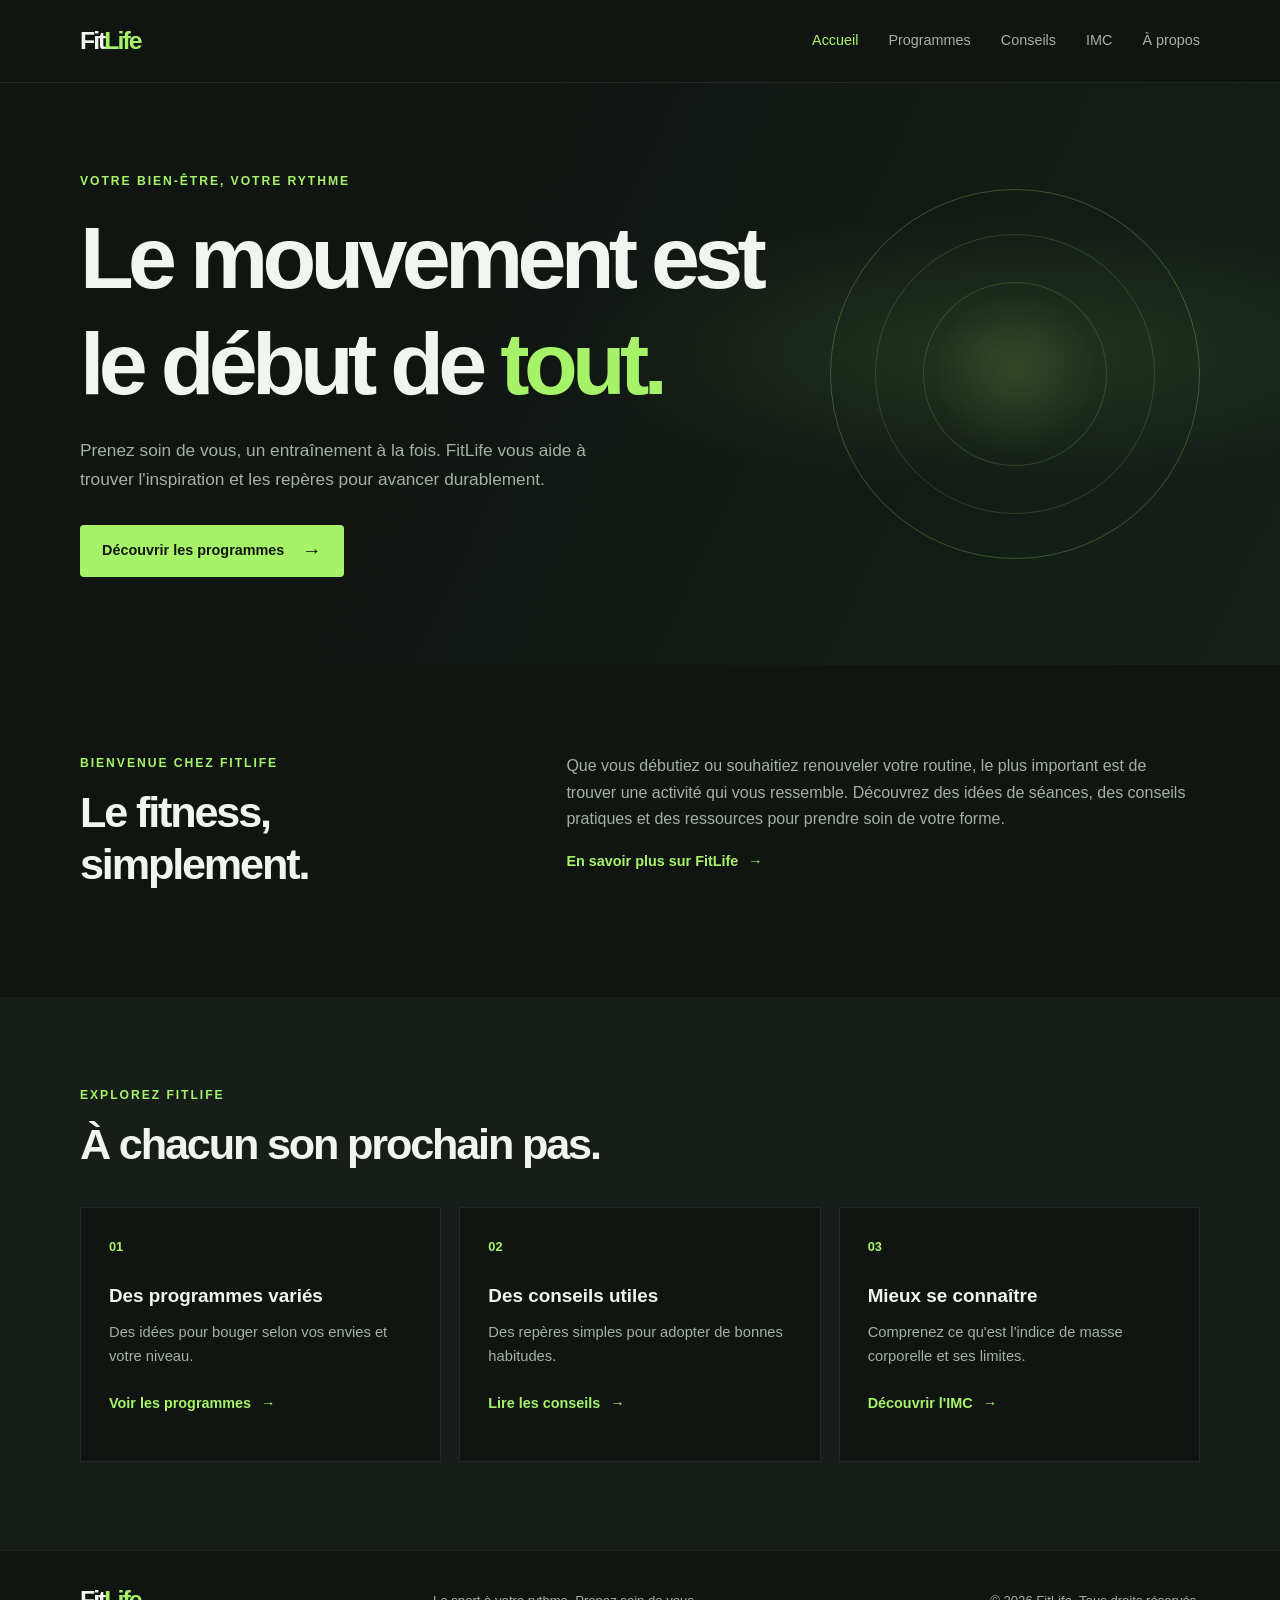
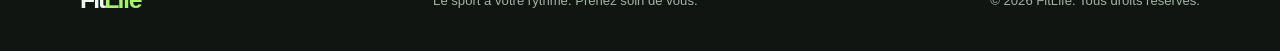
==== index.html @ 38a32887 "Ajout des pages et fonctionnalités de FitLife" ====
<!doctype html>
<html lang="fr">
<head>
  <meta charset="utf-8">
  <meta name="viewport" content="width=device-width, initial-scale=1">
  <meta name="description" content="FitLife vous accompagne dans votre pratique sportive avec des programmes et des conseils accessibles à tous.">
  <title>FitLife — Bougez à votre rythme</title>
  <link rel="stylesheet" href="css/style.css">
  <script src="js/script.js" defer></script>
</head>
<body>
  <header class="site-header">
    <div class="container header-content">
      <a class="brand" href="index.html" aria-label="FitLife, accueil">Fit<span>Life</span></a>
      <button class="menu-toggle" type="button" aria-expanded="false" aria-controls="main-navigation">
        <span class="menu-toggle-label">Menu</span>
        <span class="menu-toggle-icon" aria-hidden="true"></span>
      </button>
      <nav class="navigation" id="main-navigation" aria-label="Navigation principale">
        <a class="active" href="index.html" aria-current="page">Accueil</a>
        <a href="pages/programmes.html">Programmes</a>
        <a href="pages/conseils.html">Conseils</a>
        <a href="pages/imc.html">IMC</a>
        <a href="pages/apropos.html">À propos</a>
      </nav>
    </div>
  </header>

  <main>
    <section class="hero">
      <div class="container hero-content">
        <p class="eyebrow">Votre bien-être, votre rythme</p>
        <h1>Le mouvement est le début de <span>tout.</span></h1>
        <p class="hero-copy">Prenez soin de vous, un entraînement à la fois. FitLife vous aide à trouver l'inspiration et les repères pour avancer durablement.</p>
        <a class="button" href="pages/programmes.html">Découvrir les programmes <span aria-hidden="true">→</span></a>
      </div>
      <div class="hero-decoration" aria-hidden="true"></div>
    </section>

    <section class="intro section">
      <div class="container intro-grid">
        <div>
          <p class="eyebrow">Bienvenue chez FitLife</p>
          <h2>Le fitness, simplement.</h2>
        </div>
        <div class="intro-copy">
          <p>Que vous débutiez ou souhaitiez renouveler votre routine, le plus important est de trouver une activité qui vous ressemble. Découvrez des idées de séances, des conseils pratiques et des ressources pour prendre soin de votre forme.</p>
          <a class="text-link" href="pages/apropos.html">En savoir plus sur FitLife <span aria-hidden="true">→</span></a>
        </div>
      </div>
    </section>

    <section class="highlights section">
      <div class="container">
        <p class="eyebrow">Explorez FitLife</p>
        <h2>À chacun son prochain pas.</h2>
        <div class="card-grid">
          <article class="feature-card">
            <span class="card-number" aria-hidden="true">01</span>
            <h3>Des programmes variés</h3>
            <p>Des idées pour bouger selon vos envies et votre niveau.</p>
            <a class="text-link" href="pages/programmes.html">Voir les programmes <span aria-hidden="true">→</span></a>
          </article>
          <article class="feature-card">
            <span class="card-number" aria-hidden="true">02</span>
            <h3>Des conseils utiles</h3>
            <p>Des repères simples pour adopter de bonnes habitudes.</p>
            <a class="text-link" href="pages/conseils.html">Lire les conseils <span aria-hidden="true">→</span></a>
          </article>
          <article class="feature-card">
            <span class="card-number" aria-hidden="true">03</span>
            <h3>Mieux se connaître</h3>
            <p>Comprenez ce qu'est l'indice de masse corporelle et ses limites.</p>
            <a class="text-link" href="pages/imc.html">Découvrir l'IMC <span aria-hidden="true">→</span></a>
          </article>
        </div>
      </div>
    </section>
  </main>

  <footer class="site-footer">
    <div class="container footer-content">
      <a class="brand" href="index.html" aria-label="FitLife, accueil">Fit<span>Life</span></a>
      <p>Le sport à votre rythme. Prenez soin de vous.</p>
      <small>© 2026 FitLife. Tous droits réservés.</small>
    </div>
  </footer>
</body>
</html>
---- css/style.css ----
:root {
  color-scheme: dark;
  --color-bg: #101512;
  --color-surface: #171e19;
  --color-surface-light: #202a23;
  --color-text: #f1f5f0;
  --color-muted: #a5b0a7;
  --color-accent: #a6f36a;
  --color-accent-dark: #1c2c18;
  --font-body: "Segoe UI", sans-serif;
  --font-heading: "Segoe UI", sans-serif;
}

* {
  box-sizing: border-box;
}

html {
  scroll-behavior: smooth;
}

body {
  margin: 0;
  background: var(--color-bg);
  color: var(--color-text);
  font-family: var(--font-body);
  line-height: 1.65;
}

a {
  color: inherit;
  text-decoration: none;
}

a:focus-visible,
button:focus-visible {
  outline: 2px solid var(--color-accent);
  outline-offset: 4px;
}

.container {
  width: min(1120px, calc(100% - 48px));
  margin-inline: auto;
}

.site-header {
  position: relative;
  z-index: 2;
  border-bottom: 1px solid rgb(255 255 255 / 7%);
  background: var(--color-bg);
}

.header-content,
.navigation,
.footer-content {
  display: flex;
  align-items: center;
}

.header-content {
  min-height: 82px;
  justify-content: space-between;
  gap: 32px;
}

.brand {
  font-family: var(--font-heading);
  font-size: 1.55rem;
  font-weight: 800;
  letter-spacing: -0.08em;
}

.brand span,
.hero h1 span {
  color: var(--color-accent);
}

.navigation {
  gap: 30px;
}

.navigation a {
  color: var(--color-muted);
  font-size: 0.9rem;
  transition: color 160ms ease;
}

.navigation a:hover,
.navigation a.active {
  color: var(--color-accent);
}

.js .menu-toggle {
  display: none;
}

.hero {
  position: relative;
  display: flex;
  min-height: 570px;
  align-items: center;
  overflow: hidden;
  background:
    radial-gradient(ellipse at 78% 46%, rgb(111 166 73 / 18%), transparent 30%),
    linear-gradient(115deg, #101512 35%, #162019 100%);
}

.hero-content {
  position: relative;
  z-index: 1;
  padding-block: 88px;
}

.eyebrow {
  margin: 0 0 14px;
  color: var(--color-accent);
  font-size: 0.76rem;
  font-weight: 700;
  letter-spacing: 0.16em;
  text-transform: uppercase;
}

h1,
h2,
h3,
p {
  margin-top: 0;
}

h1,
h2,
h3 {
  font-family: var(--font-heading);
  line-height: 1.2;
}

.hero h1 {
  max-width: 700px;
  margin-bottom: 20px;
  font-size: clamp(2.8rem, 7vw, 5.5rem);
  letter-spacing: -0.065em;
}

.hero-copy {
  max-width: 560px;
  margin-bottom: 32px;
  color: var(--color-muted);
  font-size: 1.08rem;
}

.button {
  display: inline-flex;
  min-height: 52px;
  align-items: center;
  gap: 18px;
  padding: 0 22px;
  border-radius: 4px;
  background: var(--color-accent);
  color: #11170f;
  font-size: 0.9rem;
  font-weight: 700;
  transition: background 160ms ease, transform 160ms ease;
}

.button:hover {
  transform: translateY(-2px);
  background: #bbff8b;
}

.button span {
  font-size: 1.2rem;
}

.hero-decoration {
  position: absolute;
  top: 50%;
  right: max(6%, calc((100vw - 1120px) / 2));
  width: min(29vw, 370px);
  aspect-ratio: 1;
  border: 1px solid rgb(166 243 106 / 26%);
  border-radius: 50%;
  transform: translateY(-50%);
}

.hero-decoration::before,
.hero-decoration::after {
  position: absolute;
  border: 1px solid rgb(166 243 106 / 17%);
  border-radius: 50%;
  content: "";
  inset: 12%;
}

.hero-decoration::after {
  background: radial-gradient(circle, rgb(166 243 106 / 12%), transparent 66%);
  inset: 25%;
}

.section {
  padding-block: 88px;
}

.intro-grid {
  display: grid;
  grid-template-columns: 0.8fr 1.2fr;
  align-items: start;
  gap: 64px;
}

.intro h2,
.highlights h2,
.narrow-copy h2 {
  margin-bottom: 18px;
  font-size: clamp(1.8rem, 4vw, 2.7rem);
  letter-spacing: -0.05em;
}

.intro-copy p,
.narrow-copy p {
  color: var(--color-muted);
}

.text-link {
  display: inline-flex;
  align-items: center;
  gap: 10px;
  color: var(--color-accent);
  font-size: 0.9rem;
  font-weight: 700;
}

.text-link:hover {
  text-decoration: underline;
  text-underline-offset: 5px;
}

.highlights {
  background: var(--color-surface);
}

.highlights h2 {
  margin-bottom: 36px;
}

.card-grid {
  display: grid;
  grid-template-columns: repeat(3, minmax(0, 1fr));
  gap: 18px;
}

.feature-card {
  min-height: 255px;
  padding: 28px;
  border: 1px solid rgb(255 255 255 / 8%);
  background: var(--color-bg);
}

.card-number {
  display: block;
  margin-bottom: 28px;
  color: var(--color-accent);
  font-family: var(--font-heading);
  font-size: 0.8rem;
  font-weight: 700;
}

.feature-card h2,
.feature-card h3 {
  margin-bottom: 12px;
  font-size: 1.18rem;
}

.feature-card p {
  margin-bottom: 22px;
  color: var(--color-muted);
  font-size: 0.92rem;
}

.page-hero {
  padding-block: 88px 76px;
  background:
    radial-gradient(ellipse at 85% 25%, rgb(111 166 73 / 14%), transparent 34%),
    var(--color-surface);
}

.page-hero h1 {
  margin-bottom: 18px;
  font-size: clamp(2.5rem, 6vw, 4.3rem);
  letter-spacing: -0.06em;
}

.page-hero p:last-child {
  max-width: 670px;
  margin-bottom: 0;
  color: var(--color-muted);
  font-size: 1.05rem;
}

.section-muted {
  background: var(--color-surface);
}

.narrow-copy {
  max-width: 760px;
}

.narrow-copy h2:not(:first-child) {
  margin-top: 32px;
}

.notice {
  margin-top: 36px;
  padding: 24px 28px;
  border-left: 3px solid var(--color-accent);
  background: var(--color-surface);
}

.notice h2 {
  font-size: 1.2rem;
}

.notice p {
  margin-bottom: 0;
}

.site-footer {
  border-top: 1px solid rgb(255 255 255 / 7%);
}

.footer-content {
  min-height: 100px;
  justify-content: space-between;
  gap: 24px;
}

.footer-content p,
.footer-content small {
  margin: 0;
  color: var(--color-muted);
  font-size: 0.82rem;
}

@media (max-width: 760px) {
  .container {
    width: min(100% - 36px, 560px);
  }

  .header-content {
    min-height: 72px;
    flex-wrap: wrap;
    gap: 0;
    padding-block: 14px;
  }

  .menu-toggle {
    display: inline-flex;
    min-height: 42px;
    align-items: center;
    gap: 10px;
    padding: 0 12px;
    border: 1px solid rgb(255 255 255 / 15%);
    border-radius: 4px;
    background: transparent;
    color: var(--color-text);
    font: inherit;
    font-size: 0.85rem;
  }

  .menu-toggle-icon,
  .menu-toggle-icon::before,
  .menu-toggle-icon::after {
    display: block;
    width: 17px;
    height: 2px;
    background: var(--color-accent);
  }

  .menu-toggle-icon {
    position: relative;
  }

  .menu-toggle-icon::before,
  .menu-toggle-icon::after {
    position: absolute;
    content: "";
  }

  .menu-toggle-icon::before {
    top: -6px;
  }

  .menu-toggle-icon::after {
    top: 6px;
  }

  .navigation {
    width: 100%;
    flex-direction: column;
    align-items: stretch;
    gap: 0;
    padding-top: 12px;
  }

  .js .navigation {
    display: none;
  }

  .js .navigation.is-open {
    display: flex;
  }

  .navigation a {
    padding: 10px 0;
    border-top: 1px solid rgb(255 255 255 / 7%);
  }

  .hero {
    min-height: 510px;
  }

  .hero-content {
    padding-block: 72px;
  }

  .hero-decoration {
    top: auto;
    right: -12%;
    bottom: -20%;
    width: 58vw;
    transform: none;
  }

  .section {
    padding-block: 64px;
  }

  .intro-grid {
    grid-template-columns: 1fr;
    gap: 10px;
  }

  .card-grid {
    grid-template-columns: 1fr;
  }

  .feature-card {
    min-height: 0;
  }

  .card-number {
    margin-bottom: 18px;
  }

  .page-hero {
    padding-block: 68px 56px;
  }

  .footer-content {
    min-height: 0;
    flex-direction: column;
    align-items: flex-start;
    gap: 8px;
    padding-block: 26px;
  }
}

@media (prefers-reduced-motion: reduce) {
  html {
    scroll-behavior: auto;
  }

  *,
  *::before,
  *::after {
    transition-duration: 0.01ms !important;
  }
}

/* Calculateur IMC */

.imc-section {
    padding: 50px 20px;
}

#imc-form {
    display: flex;
    flex-direction: column;
    gap: 15px;
    max-width: 450px;
    margin-top: 25px;
}

#imc-form input {
    padding: 12px;
    border: 1px solid #22c55e;
    border-radius: 8px;
    font-size: 16px;
}

#imc-form button {
    padding: 14px;
    background-color: #a3f36b;
    color: #111827;
    border: none;
    border-radius: 8px;
    font-weight: bold;
    cursor: pointer;
}

#imc-form button:hover {
    background-color: #86d956;
}

#resultat-imc {
    margin-top: 25px;
    font-size: 24px;
    font-weight: bold;
    color: #a3f36b;
}

.imc-note {
    font-size: 14px;
    color: #b6c0ba;
}

/* Filtres des programmes */

.filtres-section {
    padding-bottom: 10px;
}

.filtres {
    display: flex;
    flex-wrap: wrap;
    gap: 12px;
    margin-top: 25px;
}

.filtre-btn {
    padding: 12px 20px;
    background-color: #26352c;
    color: white;
    border: 1px solid #86d956;
    border-radius: 8px;
    cursor: pointer;
}

.filtre-btn:hover,
.filtre-btn.actif {
    background-color: #a3f36b;
    color: #111827;
}

.feature-card[hidden] {
    display: none;
}
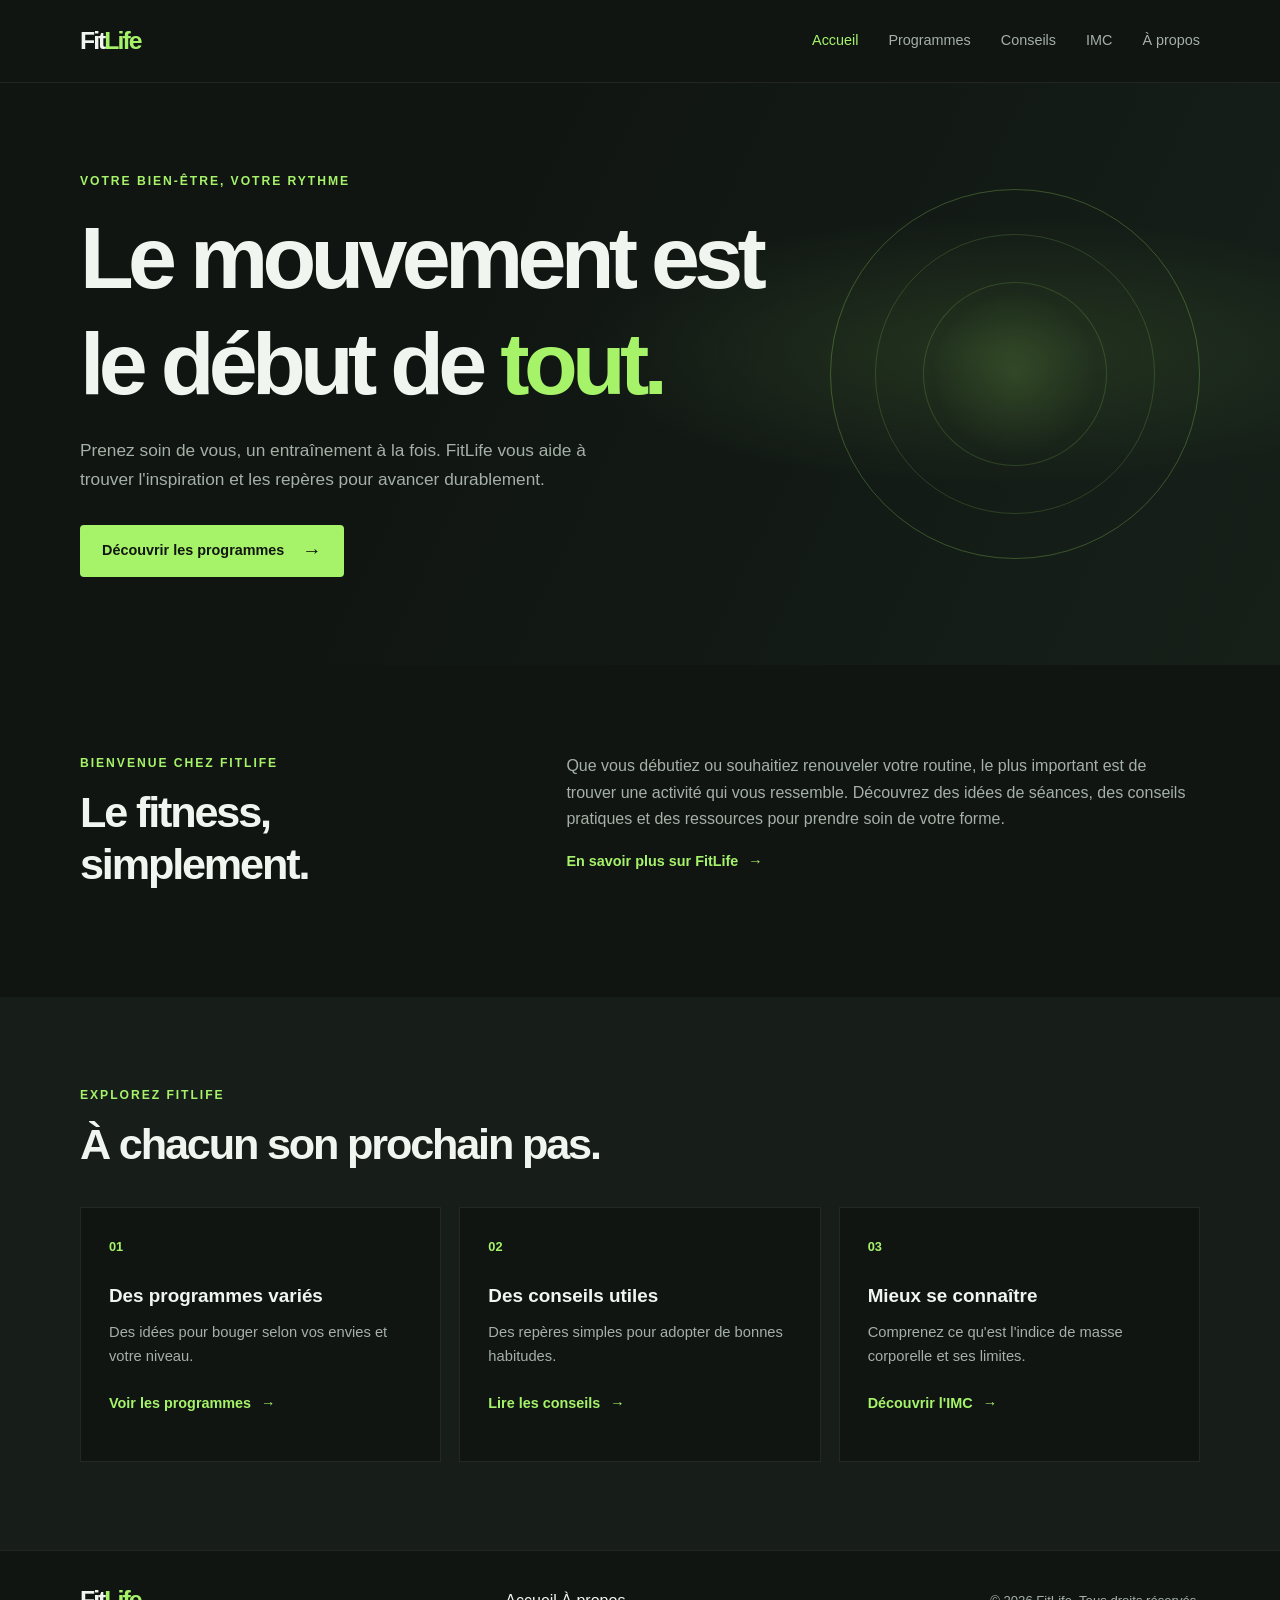
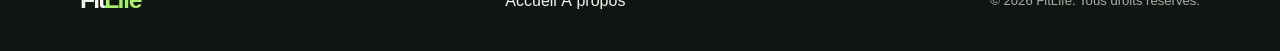
==== commit 5484f9bf: "Ajout de l’équipe, des liens du footer et des messages IMC" ====
--- a/index.html
+++ b/index.html
@@ -81,7 +81,10 @@
   <footer class="site-footer">
     <div class="container footer-content">
       <a class="brand" href="index.html" aria-label="FitLife, accueil">Fit<span>Life</span></a>
-      <p>Le sport à votre rythme. Prenez soin de vous.</p>
+      <nav aria-label="Navigation de bas de page">
+  <a href="index.html">Accueil</a>
+  <a href="pages/apropos.html">À propos</a>
+</nav>
       <small>© 2026 FitLife. Tous droits réservés.</small>
     </div>
   </footer>
